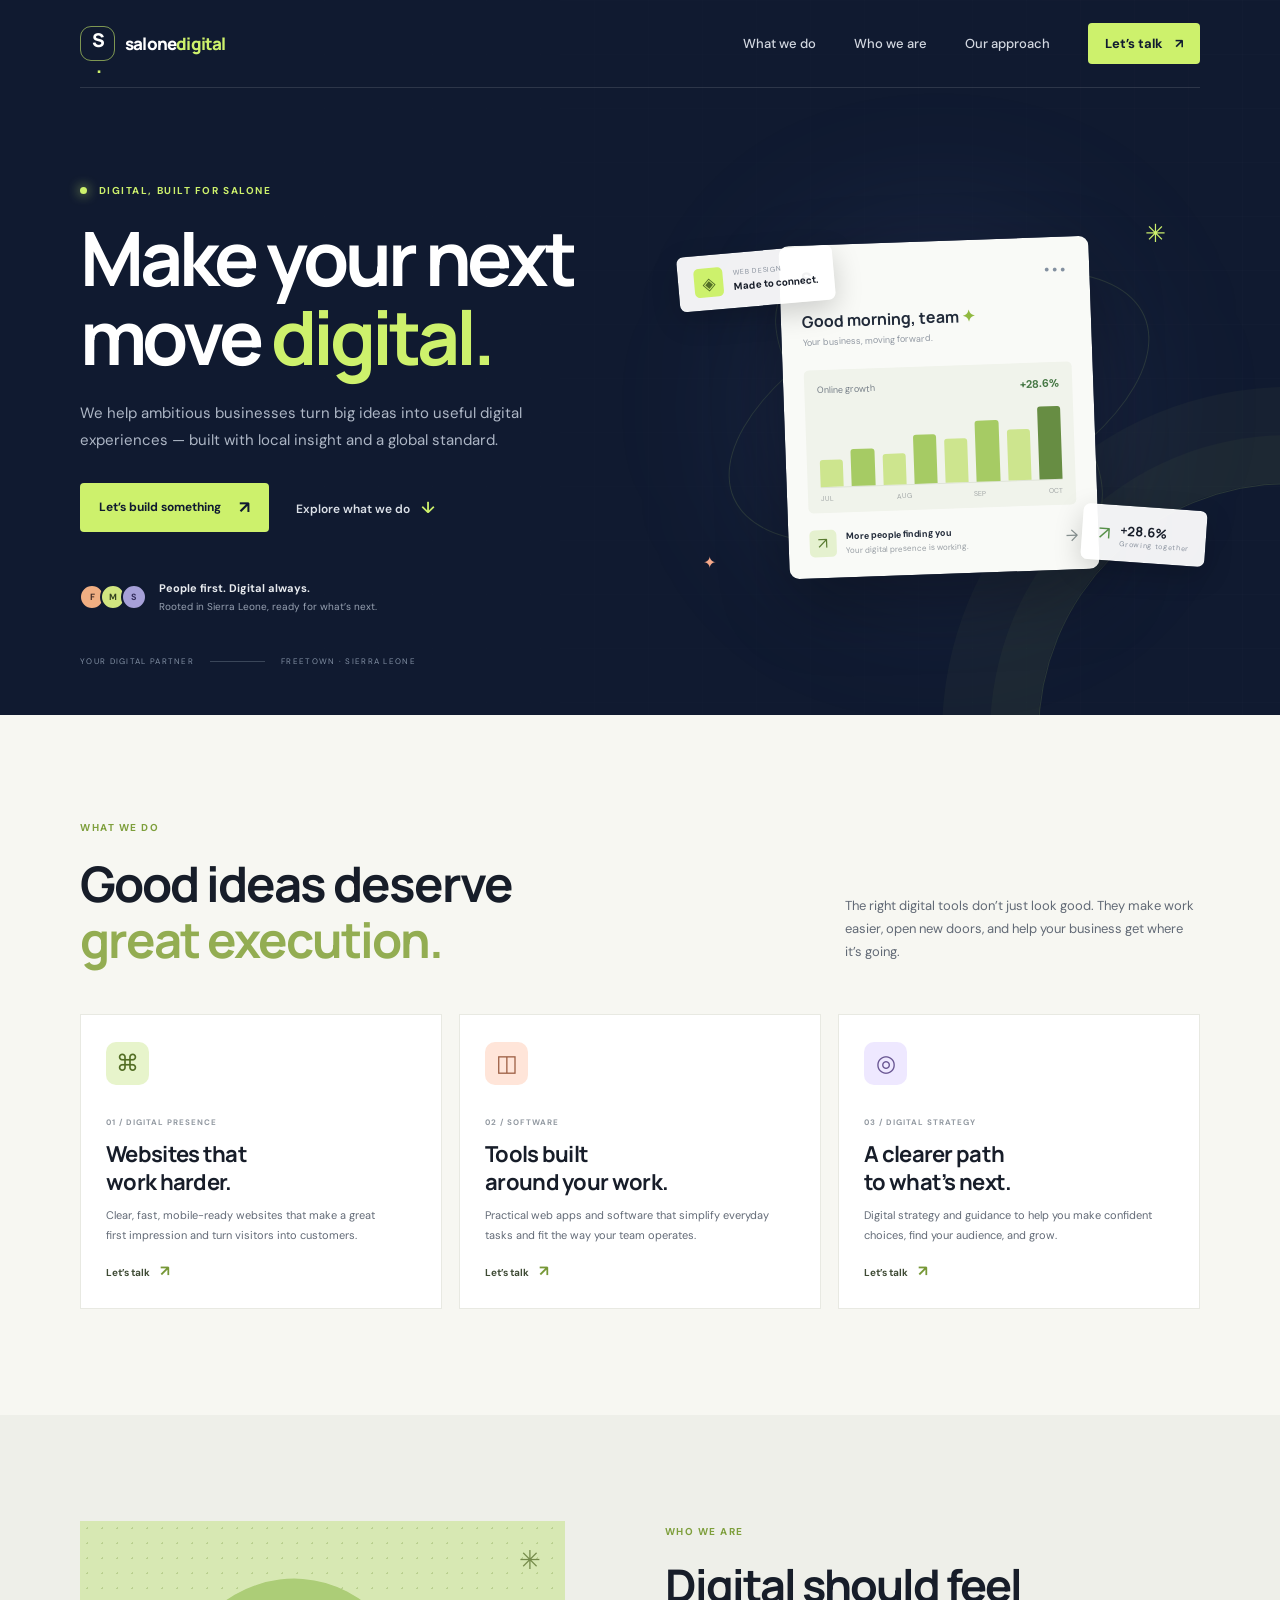
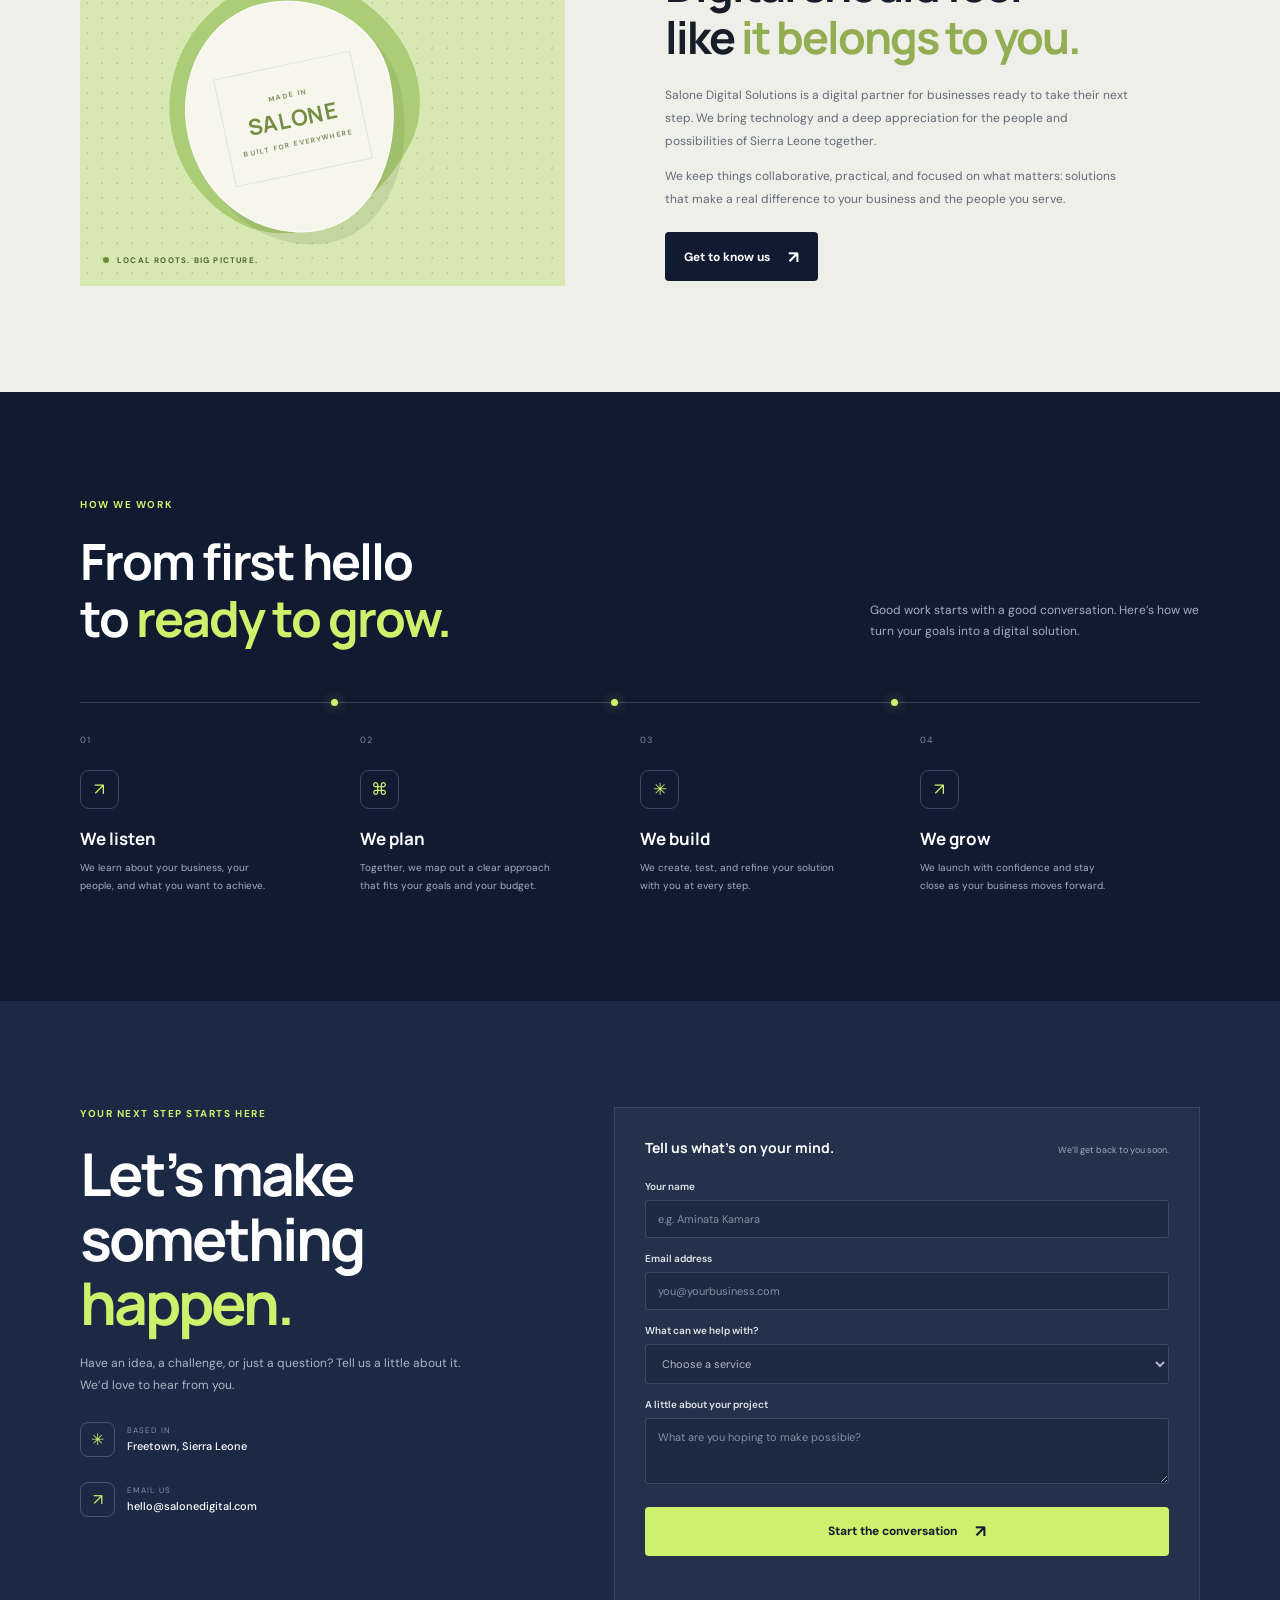
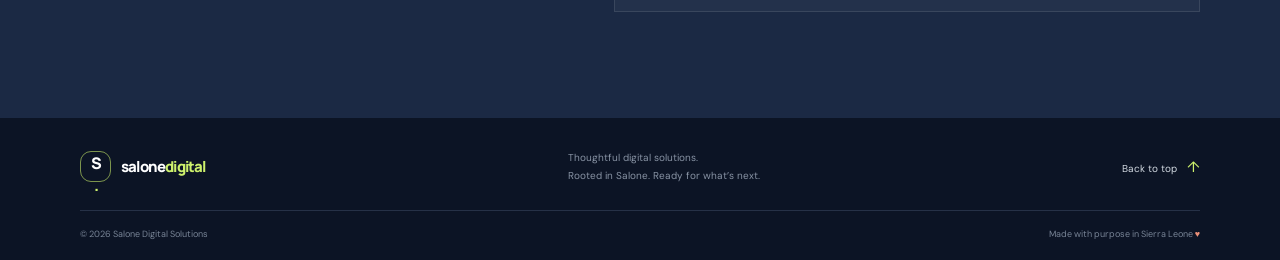
==== index.html @ f84b0b1e "Build Salone Digital Solutions website Co-authored-by: Copilot <223556219+Copilot@users.noreply.gith" ====
<!doctype html>
<html lang="en">
  <head>
    <meta charset="UTF-8" />
    <meta name="viewport" content="width=device-width, initial-scale=1" />
    <meta
      name="description"
      content="Salone Digital Solutions helps ambitious businesses in Sierra Leone grow with thoughtful websites, software, and digital strategy."
    />
    <meta name="theme-color" content="#101a30" />
    <title>Salone Digital Solutions — Make your next move digital</title>
    <link rel="preconnect" href="https://fonts.googleapis.com" />
    <link rel="preconnect" href="https://fonts.gstatic.com" crossorigin />
    <link
      href="https://fonts.googleapis.com/css2?family=DM+Sans:wght@400;500;600;700&family=Manrope:wght@400;500;600;700;800&display=swap"
      rel="stylesheet"
    />
    <link rel="stylesheet" href="styles.css" />
    <script src="script.js" defer></script>
  </head>
  <body>
    <header class="site-header" id="top">
      <nav class="nav container" aria-label="Main navigation">
        <a class="brand" href="#top" aria-label="Salone Digital Solutions home">
          <span class="brand-mark" aria-hidden="true">S<span>.</span></span>
          <span class="brand-name">salone<span>digital</span></span>
        </a>
        <button class="menu-toggle" type="button" aria-expanded="false" aria-controls="nav-links" aria-label="Open menu">
          <span></span><span></span>
        </button>
        <div class="nav-links" id="nav-links">
          <a href="#services">What we do</a>
          <a href="#about">Who we are</a>
          <a href="#work">Our approach</a>
          <a class="nav-cta" href="#contact">Let’s talk <span aria-hidden="true">↗</span></a>
        </div>
      </nav>
    </header>

    <main>
      <section class="hero">
        <div class="hero-grid container">
          <div class="hero-copy">
            <p class="eyebrow"><span class="eyebrow-dot"></span> DIGITAL, BUILT FOR SALONE</p>
            <h1>Make your next move <span>digital.</span></h1>
            <p class="hero-description">
              We help ambitious businesses turn big ideas into useful digital experiences — built with local insight and a global standard.
            </p>
            <div class="hero-actions">
              <a class="button button-lime" href="#contact">Let’s build something <span aria-hidden="true">↗</span></a>
              <a class="text-link" href="#services">Explore what we do <span aria-hidden="true">↓</span></a>
            </div>
            <div class="hero-note">
              <div class="avatar-stack" aria-hidden="true"><span>F</span><span>M</span><span>S</span></div>
              <p><strong>People first. Digital always.</strong><br />Rooted in Sierra Leone, ready for what’s next.</p>
            </div>
          </div>
          <div class="hero-art" aria-label="Illustration of connected digital services">
            <div class="orbit orbit-one"></div>
            <div class="orbit orbit-two"></div>
            <div class="hero-glow"></div>
            <div class="dashboard-card">
              <div class="dash-top"><span class="dash-logo">S<span>.</span></span><span class="dash-menu">•••</span></div>
              <div class="dash-welcome">Good morning, team <span>✦</span></div>
              <div class="dash-sub">Your business, moving forward.</div>
              <div class="dash-chart">
                <div class="chart-label"><span>Online growth</span><strong>+28.6%</strong></div>
                <div class="chart-bars" aria-hidden="true">
                  <i style="--h:35%"></i><i style="--h:48%"></i><i style="--h:40%"></i><i style="--h:63%"></i><i style="--h:56%"></i><i style="--h:78%"></i><i style="--h:66%"></i><i style="--h:94%"></i>
                </div>
                <div class="chart-months"><span>JUL</span><span>AUG</span><span>SEP</span><span>OCT</span></div>
              </div>
              <div class="dash-bottom"><span class="dash-icon">↗</span><span><strong>More people finding you</strong><small>Your digital presence is working.</small></span><span class="dash-arrow">→</span></div>
            </div>
            <div class="float-card float-web"><span class="float-icon">◈</span><span><small>WEB DESIGN</small><strong>Made to connect.</strong></span></div>
            <div class="float-card float-growth"><span class="growth-icon">↗</span><span><strong>+28.6%</strong><small>Growing together</small></span></div>
            <div class="hero-sparkle sparkle-one">✳</div>
            <div class="hero-sparkle sparkle-two">✦</div>
          </div>
        </div>
        <div class="hero-bottom container">
          <span>YOUR DIGITAL PARTNER</span>
          <div class="hero-bottom-line"></div>
          <span>FREETOWN · SIERRA LEONE</span>
        </div>
      </section>

      <section class="services section-pad" id="services">
        <div class="container">
          <div class="section-heading">
            <div><p class="eyebrow eyebrow-dark">WHAT WE DO</p><h2>Good ideas deserve<br /><span>great execution.</span></h2></div>
            <p class="section-intro">The right digital tools don’t just look good. They make work easier, open new doors, and help your business get where it’s going.</p>
          </div>
          <div class="service-grid">
            <article class="service-card">
              <div class="service-icon icon-lime">⌘</div><span class="service-number">01 / DIGITAL PRESENCE</span>
              <h3>Websites that<br />work harder.</h3><p>Clear, fast, mobile-ready websites that make a great first impression and turn visitors into customers.</p>
              <a href="#contact" class="card-link" aria-label="Ask us about websites">Let’s talk <span>↗</span></a>
            </article>
            <article class="service-card">
              <div class="service-icon icon-peach">◫</div><span class="service-number">02 / SOFTWARE</span>
              <h3>Tools built<br />around your work.</h3><p>Practical web apps and software that simplify everyday tasks and fit the way your team operates.</p>
              <a href="#contact" class="card-link" aria-label="Ask us about software">Let’s talk <span>↗</span></a>
            </article>
            <article class="service-card">
              <div class="service-icon icon-lilac">◎</div><span class="service-number">03 / DIGITAL STRATEGY</span>
              <h3>A clearer path<br />to what’s next.</h3><p>Digital strategy and guidance to help you make confident choices, find your audience, and grow.</p>
              <a href="#contact" class="card-link" aria-label="Ask us about digital strategy">Let’s talk <span>↗</span></a>
            </article>
          </div>
        </div>
      </section>

      <section class="about section-pad" id="about">
        <div class="container about-grid">
          <div class="about-visual">
            <div class="about-stamp"><span>MADE IN</span><strong>SALONE</strong><span>BUILT FOR EVERYWHERE</span></div>
            <div class="about-shape shape-back"></div><div class="about-shape shape-front"></div>
            <div class="about-caption"><span class="caption-dot"></span> LOCAL ROOTS. BIG PICTURE.</div>
            <span class="about-sun">✳</span>
          </div>
          <div class="about-copy">
            <p class="eyebrow eyebrow-dark">WHO WE ARE</p>
            <h2>Digital should feel<br />like <span>it belongs to you.</span></h2>
            <p>Salone Digital Solutions is a digital partner for businesses ready to take their next step. We bring technology and a deep appreciation for the people and possibilities of Sierra Leone together.</p>
            <p>We keep things collaborative, practical, and focused on what matters: solutions that make a real difference to your business and the people you serve.</p>
            <a class="button button-dark" href="#contact">Get to know us <span aria-hidden="true">↗</span></a>
          </div>
        </div>
      </section>

      <section class="approach section-pad" id="work">
        <div class="container">
          <div class="approach-heading"><div><p class="eyebrow">HOW WE WORK</p><h2>From first hello<br />to <span>ready to grow.</span></h2></div><p>Good work starts with a good conversation. Here’s how we turn your goals into a digital solution.</p></div>
          <div class="steps">
            <article class="step"><span class="step-num">01</span><span class="step-icon">↗</span><h3>We listen</h3><p>We learn about your business, your people, and what you want to achieve.</p></article>
            <article class="step"><span class="step-num">02</span><span class="step-icon">⌘</span><h3>We plan</h3><p>Together, we map out a clear approach that fits your goals and your budget.</p></article>
            <article class="step"><span class="step-num">03</span><span class="step-icon">✳</span><h3>We build</h3><p>We create, test, and refine your solution with you at every step.</p></article>
            <article class="step"><span class="step-num">04</span><span class="step-icon">↗</span><h3>We grow</h3><p>We launch with confidence and stay close as your business moves forward.</p></article>
          </div>
        </div>
      </section>

      <section class="contact section-pad" id="contact">
        <div class="container contact-grid">
          <div class="contact-copy">
            <p class="eyebrow">YOUR NEXT STEP STARTS HERE</p>
            <h2>Let’s make<br />something <span>happen.</span></h2>
            <p>Have an idea, a challenge, or just a question? Tell us a little about it. We’d love to hear from you.</p>
            <div class="contact-detail"><span class="contact-detail-icon">✳</span><span><small>BASED IN</small><strong>Freetown, Sierra Leone</strong></span></div>
            <div class="contact-detail"><span class="contact-detail-icon">↗</span><span><small>EMAIL US</small><a href="mailto:hello@salonedigital.com"><strong>hello@salonedigital.com</strong></a></span></div>
          </div>
          <form class="contact-form" id="contact-form">
            <div class="form-heading"><strong>Tell us what’s on your mind.</strong><span>We’ll get back to you soon.</span></div>
            <label for="name">Your name</label><input id="name" name="name" type="text" placeholder="e.g. Aminata Kamara" autocomplete="name" required />
            <label for="email">Email address</label><input id="email" name="email" type="email" placeholder="you@yourbusiness.com" autocomplete="email" required />
            <label for="service">What can we help with?</label>
            <select id="service" name="service" required>
              <option value="" disabled selected>Choose a service</option>
              <option>Website design &amp; development</option><option>Custom software</option><option>Digital strategy</option><option>Something else</option>
            </select>
            <label for="message">A little about your project</label><textarea id="message" name="message" rows="3" placeholder="What are you hoping to make possible?" required></textarea>
            <button class="button button-lime form-submit" type="submit">Start the conversation <span aria-hidden="true">↗</span></button>
            <p class="form-status" id="form-status" role="status" aria-live="polite"></p>
          </form>
        </div>
      </section>
    </main>

    <footer class="footer">
      <div class="container footer-main">
        <a class="brand footer-brand" href="#top"><span class="brand-mark">S<span>.</span></span><span class="brand-name">salone<span>digital</span></span></a>
        <p>Thoughtful digital solutions.<br />Rooted in Salone. Ready for what’s next.</p>
        <a class="footer-top" href="#top">Back to top <span>↑</span></a>
      </div>
      <div class="container footer-bottom"><span>© <span id="year"></span> Salone Digital Solutions</span><span>Made with purpose in Sierra Leone <span class="footer-heart">♥</span></span></div>
    </footer>
  </body>
</html>
---- styles.css ----
:root {
  color-scheme: light;
  --navy: #101a30;
  --navy-soft: #17233c;
  --lime: #cdf16c;
  --cream: #f7f7f2;
  --muted: #a7afbe;
  --ink: #171d29;
  --body: #626a76;
}

* { box-sizing: border-box; }
html { scroll-behavior: smooth; scroll-padding-top: 85px; }
body { margin: 0; font-family: "DM Sans", sans-serif; color: var(--ink); background: var(--cream); -webkit-font-smoothing: antialiased; }
a { color: inherit; text-decoration: none; }
button, input, select, textarea { font: inherit; }
.container { width: min(1120px, calc(100% - 48px)); margin-inline: auto; }

.site-header { position: absolute; inset: 0 0 auto; z-index: 5; color: white; }
.nav { height: 88px; display: flex; align-items: center; justify-content: space-between; border-bottom: 1px solid rgb(255 255 255 / 12%); }
.brand { display: inline-flex; align-items: center; gap: 10px; }
.brand-mark { display: grid; place-items: center; width: 35px; height: 35px; border: 1px solid rgb(205 241 108 / 58%); border-radius: 11px; font-family: Manrope, sans-serif; font-size: 19px; font-weight: 800; letter-spacing: -2px; }
.brand-mark > span, .dash-logo > span { color: var(--lime); }
.brand-name { font-family: Manrope, sans-serif; font-size: 17px; font-weight: 800; letter-spacing: -.8px; }
.brand-name > span { color: var(--lime); }
.nav-links { display: flex; align-items: center; gap: 38px; font-size: 13px; font-weight: 500; color: #d3d8e1; }
.nav-links > a:not(.nav-cta):hover { color: var(--lime); }
.nav-cta { color: var(--navy); background: var(--lime); border-radius: 4px; padding: 12px 17px; font-weight: 700; }
.nav-cta span { padding-left: 9px; }
.menu-toggle { display: none; }

.hero { position: relative; overflow: hidden; min-height: 715px; padding: 162px 0 25px; color: white; background: var(--navy); }
.hero::before { position: absolute; inset: 0; content: ""; opacity: .3; background-image: linear-gradient(rgb(255 255 255 / 3%) 1px, transparent 1px), linear-gradient(90deg, rgb(255 255 255 / 3%) 1px, transparent 1px); background-size: 54px 54px; mask-image: linear-gradient(to right, transparent, black); }
.hero::after { position: absolute; width: 500px; height: 500px; right: -260px; bottom: -270px; content: ""; border: 1px solid rgb(205 241 108 / 14%); border-radius: 50%; box-shadow: 0 0 0 48px rgb(205 241 108 / 3%), 0 0 0 96px rgb(205 241 108 / 3%); }
.hero-grid { position: relative; z-index: 1; display: grid; grid-template-columns: 1.03fr .97fr; align-items: center; gap: 44px; min-height: 490px; }
.hero-copy { padding: 12px 0 27px; }
.eyebrow { margin: 0 0 22px; color: var(--lime); font-size: 10px; font-weight: 700; letter-spacing: 1.55px; }
.eyebrow-dot { display: inline-block; width: 7px; height: 7px; margin-right: 8px; background: var(--lime); border-radius: 50%; box-shadow: 0 0 12px var(--lime); }
h1, h2, h3, p { margin-top: 0; }
h1, h2, h3 { font-family: Manrope, sans-serif; }
.hero h1 { max-width: 610px; margin-bottom: 23px; font-size: clamp(48px, 6.1vw, 75px); line-height: 1.05; letter-spacing: -4px; font-weight: 700; }
.hero h1 span, .approach h2 span, .contact h2 span { color: var(--lime); }
.hero-description { max-width: 445px; margin-bottom: 29px; color: #adb6c5; font-size: 15px; line-height: 1.8; }
.hero-actions { display: flex; align-items: center; gap: 27px; }
.button { display: inline-flex; align-items: center; justify-content: center; gap: 18px; min-height: 49px; padding: 0 19px; border: 0; border-radius: 4px; font-size: 12px; font-weight: 700; cursor: pointer; transition: transform .2s, background .2s; }
.button:hover { transform: translateY(-2px); }
.button-lime { color: var(--navy); background: var(--lime); }
.button-lime:hover { background: #d8f78c; }
.button span { font-size: 17px; }
.text-link { color: #dce1e8; font-size: 12px; font-weight: 600; }
.text-link span { padding-left: 8px; color: var(--lime); font-size: 16px; }
.hero-note { display: flex; align-items: center; gap: 12px; margin-top: 47px; }
.hero-note p { margin: 0; color: #97a1b1; font-size: 10px; line-height: 1.7; }
.hero-note strong { color: #e8ebef; font-size: 11px; }
.avatar-stack { display: flex; padding-left: 4px; }
.avatar-stack span { display: grid; place-items: center; width: 26px; height: 26px; margin-left: -5px; border: 2px solid var(--navy); border-radius: 50%; background: #f0ae82; color: #412c25; font-size: 9px; font-weight: 700; }
.avatar-stack span:nth-child(2) { background: #d1e580; color: #344020; }
.avatar-stack span:nth-child(3) { background: #a6a0d8; color: #332c5b; }
.hero-art { position: relative; display: grid; place-items: center; min-height: 450px; }
.hero-glow { position: absolute; width: 330px; height: 330px; background: rgb(113 145 236 / 15%); filter: blur(80px); border-radius: 50%; }
.orbit { position: absolute; border: 1px solid rgb(205 241 108 / 13%); border-radius: 50%; transform: rotate(-24deg); }
.orbit-one { width: 450px; height: 220px; }
.orbit-two { width: 390px; height: 185px; transform: rotate(38deg); }
.dashboard-card { position: relative; z-index: 1; width: 310px; padding: 20px; border: 1px solid rgb(255 255 255 / 12%); border-radius: 10px; background: #f9faf7; color: #222b3a; box-shadow: 0 26px 70px rgb(0 0 0 / 32%); transform: rotate(-2deg); }
.dash-top { display: flex; justify-content: space-between; align-items: center; margin-bottom: 21px; }
.dash-logo { font-family: Manrope, sans-serif; font-weight: 800; font-size: 17px; }
.dash-menu { color: #8390a0; letter-spacing: 2px; }
.dash-welcome { font-family: Manrope, sans-serif; font-size: 16px; font-weight: 700; }
.dash-welcome > span { color: #90b940; }
.dash-sub { margin-top: 4px; color: #9198a2; font-size: 9px; }
.dash-chart { margin-top: 22px; padding: 14px 13px 10px; background: #f0f3eb; border-radius: 5px; }
.chart-label { display: flex; justify-content: space-between; color: #757e87; font-size: 9px; }
.chart-label strong { color: #457744; font-size: 11px; }
.chart-bars { display: flex; height: 90px; align-items: end; gap: 8px; padding-top: 11px; border-bottom: 1px solid #dfe4d8; }
.chart-bars i { flex: 1; height: var(--h); border-radius: 3px 3px 0 0; background: #cde58e; }
.chart-bars i:nth-child(2n) { background: #a6cb64; }
.chart-bars i:last-child { background: #678d43; }
.chart-months { display: flex; justify-content: space-between; margin-top: 6px; color: #a3a8a8; font-size: 7px; }
.dash-bottom { display: flex; align-items: center; gap: 9px; margin-top: 17px; }
.dash-icon { display: grid; place-items: center; width: 27px; height: 27px; border-radius: 5px; color: #597b30; background: #e5f1cf; }
.dash-bottom strong, .dash-bottom small { display: block; }
.dash-bottom strong { font-size: 9px; }
.dash-bottom small { margin-top: 3px; color: #979da3; font-size: 8px; }
.dash-arrow { margin-left: auto; color: #899393; }
.float-card { position: absolute; z-index: 2; display: flex; align-items: center; gap: 10px; padding: 12px 15px; border: 1px solid rgb(255 255 255 / 30%); border-radius: 7px; background: rgb(255 255 255 / 94%); color: var(--ink); box-shadow: 0 9px 28px rgb(0 0 0 / 18%); }
.float-card small, .float-card strong { display: block; }
.float-card small { color: #89919d; font-size: 7px; letter-spacing: .7px; }
.float-card strong { margin-top: 3px; font-size: 10px; }
.float-icon { display: grid; place-items: center; width: 29px; height: 29px; border-radius: 5px; color: #536f27; background: var(--lime); font-size: 17px; }
.float-web { top: 69px; left: 0; transform: rotate(-5deg); }
.float-growth { right: -6px; bottom: 69px; transform: rotate(4deg); }
.growth-icon { color: #579049; font-size: 19px; }
.float-growth strong { font-family: Manrope, sans-serif; font-size: 13px; }
.hero-sparkle { position: absolute; color: var(--lime); }
.sparkle-one { top: 35px; right: 34px; font-size: 25px; }
.sparkle-two { left: 25px; bottom: 59px; color: #f6a98a; font-size: 16px; }
.hero-bottom { position: relative; z-index: 1; display: flex; align-items: center; gap: 16px; margin-top: 4px; color: #8290a4; font-size: 8px; letter-spacing: 1.3px; }
.hero-bottom-line { width: 55px; height: 1px; background: #3a4659; }

.section-pad { padding: 106px 0; }
.services { background: var(--cream); }
.section-heading { display: flex; justify-content: space-between; align-items: end; gap: 50px; margin-bottom: 45px; }
.eyebrow-dark { color: #7e9f3c; }
.section-heading h2, .about-copy h2, .approach h2 { margin: 0; font-size: clamp(36px, 4vw, 49px); line-height: 1.15; letter-spacing: -2px; }
.section-heading h2 span, .about-copy h2 span { color: #93ad52; }
.section-intro { max-width: 355px; margin: 0 0 5px; color: var(--body); font-size: 13px; line-height: 1.8; }
.service-grid { display: grid; grid-template-columns: repeat(3, 1fr); gap: 17px; }
.service-card { position: relative; min-height: 295px; padding: 27px 25px 24px; border: 1px solid #e8e9e2; background: #fff; transition: transform .2s, box-shadow .2s; }
.service-card:hover { transform: translateY(-5px); box-shadow: 0 18px 34px rgb(26 37 52 / 8%); }
.service-icon { display: grid; place-items: center; width: 43px; height: 43px; margin-bottom: 24px; border-radius: 10px; font-size: 23px; }
.icon-lime { color: #536e24; background: #e7f4cb; }
.icon-peach { color: #9c5d42; background: #ffe5d9; }
.icon-lilac { color: #695693; background: #eee8ff; }
.service-number { color: #9299a1; font-size: 8px; font-weight: 700; letter-spacing: 1px; }
.service-card h3 { margin: 10px 0; font-size: 22px; line-height: 1.28; letter-spacing: -.7px; }
.service-card p { max-width: 290px; color: var(--body); font-size: 11px; line-height: 1.8; }
.card-link { display: inline-block; margin-top: 4px; color: #3f4b35; font-size: 10px; font-weight: 700; }
.card-link span { margin-left: 8px; color: #779837; font-size: 15px; }

.about { background: #eeefe9; }
.about-grid { display: grid; grid-template-columns: .95fr 1.05fr; align-items: center; gap: 100px; }
.about-visual { position: relative; min-height: 365px; overflow: hidden; background: #d7e8b3; }
.about-visual::before { position: absolute; inset: 0; content: ""; opacity: .38; background-image: radial-gradient(#8aa958 1px, transparent 1px); background-size: 15px 15px; }
.about-shape { position: absolute; border-radius: 48% 52% 47% 53% / 49% 42% 58% 51%; }
.shape-back { width: 245px; height: 255px; top: 58px; left: 89px; background: #accd77; transform: rotate(28deg); }
.shape-front { width: 210px; height: 234px; top: 79px; left: 106px; border: 1px solid rgb(255 255 255 / 70%); background: #f7f6ec; transform: rotate(-12deg); box-shadow: 8px 14px 0 rgb(68 94 37 / 13%); }
.about-stamp { position: absolute; z-index: 1; top: 143px; left: 143px; display: flex; width: 140px; height: 110px; flex-direction: column; justify-content: center; align-items: center; border: 1px solid #dfe6d0; transform: rotate(-12deg); }
.about-stamp span { color: #819064; font-size: 7px; font-weight: 700; letter-spacing: 1.5px; }
.about-stamp strong { margin: 5px 0; color: #748e43; font-family: Manrope, sans-serif; font-size: 22px; letter-spacing: 1px; }
.about-caption { position: absolute; bottom: 21px; left: 23px; display: flex; align-items: center; gap: 8px; color: #526539; font-size: 8px; font-weight: 700; letter-spacing: 1.2px; }
.caption-dot { width: 6px; height: 6px; border-radius: 50%; background: #688d37; }
.about-sun { position: absolute; top: 22px; right: 24px; color: #758b4b; font-size: 26px; }
.about-copy h2 { margin-bottom: 21px; font-size: clamp(34px, 3.6vw, 45px); }
.about-copy > p:not(.eyebrow) { max-width: 470px; color: var(--body); font-size: 12px; line-height: 1.9; }
.button-dark { margin-top: 10px; color: white; background: var(--navy); }
.button-dark:hover { background: #263757; }

.approach { color: white; background: var(--navy); }
.approach-heading { display: flex; align-items: end; justify-content: space-between; gap: 40px; margin-bottom: 54px; }
.approach h2 { font-size: clamp(38px, 4vw, 50px); }
.approach-heading > p { max-width: 330px; margin: 0 0 5px; color: #a7b0bf; font-size: 12px; line-height: 1.8; }
.steps { display: grid; grid-template-columns: repeat(4, 1fr); border-top: 1px solid #354057; }
.step { position: relative; padding: 24px 21px 0 0; }
.step:not(:last-child)::after { position: absolute; top: -4px; right: 22px; width: 7px; height: 7px; content: ""; border-radius: 50%; background: var(--lime); box-shadow: 0 0 12px rgb(205 241 108 / 55%); }
.step-num { color: #7e8a9e; font-size: 9px; letter-spacing: 1px; }
.step-icon { display: grid; place-items: center; width: 39px; height: 39px; margin: 22px 0 18px; border: 1px solid #3b485f; border-radius: 9px; color: var(--lime); font-size: 17px; }
.step h3 { margin-bottom: 9px; font-size: 17px; }
.step p { max-width: 200px; margin-bottom: 0; color: #a7b0bf; font-size: 10px; line-height: 1.8; }

.contact { background: #1b2944; color: white; }
.contact-grid { display: grid; grid-template-columns: .85fr 1.15fr; align-items: start; gap: 100px; }
.contact h2 { margin-bottom: 17px; font-size: clamp(42px, 5vw, 59px); line-height: 1.1; letter-spacing: -3px; }
.contact-copy > p:not(.eyebrow) { max-width: 380px; color: #adb6c5; font-size: 12px; line-height: 1.8; }
.contact-detail { display: flex; align-items: center; gap: 12px; margin-top: 25px; }
.contact-detail-icon { display: grid; place-items: center; width: 35px; height: 35px; border: 1px solid #48546a; border-radius: 8px; color: var(--lime); }
.contact-detail small, .contact-detail strong { display: block; }
.contact-detail small { margin-bottom: 4px; color: #8490a2; font-size: 8px; letter-spacing: 1.1px; }
.contact-detail strong { font-size: 11px; font-weight: 500; }
.contact-form { padding: 30px; border: 1px solid rgb(255 255 255 / 10%); background: #23314b; }
.form-heading { display: flex; justify-content: space-between; align-items: baseline; gap: 12px; margin-bottom: 23px; }
.form-heading strong { font-family: Manrope, sans-serif; font-size: 14px; }
.form-heading span { color: #9ea9b8; font-size: 9px; }
.contact-form label { display: block; margin: 14px 0 7px; color: #e0e4e9; font-size: 10px; font-weight: 600; }
.contact-form input, .contact-form select, .contact-form textarea { width: 100%; padding: 11px 12px; border: 1px solid #3b4962; border-radius: 3px; outline: none; background: #1c2941; color: white; font-size: 11px; }
.contact-form input:focus, .contact-form select:focus, .contact-form textarea:focus { border-color: var(--lime); box-shadow: 0 0 0 2px rgb(205 241 108 / 12%); }
.contact-form input::placeholder, .contact-form textarea::placeholder { color: #8490a1; }
.contact-form select { color: #aeb8c6; }
.contact-form select:valid { color: white; }
.contact-form textarea { resize: vertical; }
.form-submit { width: 100%; margin-top: 18px; }
.form-status { min-height: 15px; margin: 10px 0 0; color: var(--lime); font-size: 10px; line-height: 1.6; }

.footer { padding: 31px 0 20px; color: white; background: #0c1425; }
.footer-main { display: flex; align-items: center; justify-content: space-between; padding-bottom: 25px; }
.footer-brand .brand-mark { width: 31px; height: 31px; font-size: 16px; }
.footer-brand .brand-name { font-size: 15px; }
.footer-main > p { margin: 0; color: #8893a4; font-size: 10px; line-height: 1.8; }
.footer-top { color: #d3dae2; font-size: 10px; }
.footer-top span { margin-left: 7px; color: var(--lime); font-size: 15px; }
.footer-bottom { display: flex; justify-content: space-between; padding-top: 17px; border-top: 1px solid #263147; color: #788496; font-size: 9px; }
.footer-heart { color: #eb9079; }

@media (max-width: 850px) {
  .nav-links { gap: 22px; }
  .hero-grid { gap: 15px; }
  .hero h1 { font-size: 59px; }
  .about-grid { gap: 48px; }
  .contact-grid { gap: 48px; }
}
@media (max-width: 680px) {
  html { scroll-padding-top: 70px; }
  .container { width: min(100% - 36px, 480px); }
  .nav { height: 72px; }
  .menu-toggle { display: flex; width: 40px; height: 40px; flex-direction: column; justify-content: center; align-items: center; gap: 6px; border: 1px solid rgb(255 255 255 / 20%); border-radius: 5px; background: transparent; cursor: pointer; }
  .menu-toggle span { width: 16px; height: 1px; background: white; transition: transform .2s; }
  .menu-toggle[aria-expanded="true"] span:first-child { transform: translateY(3.5px) rotate(45deg); }
  .menu-toggle[aria-expanded="true"] span:last-child { transform: translateY(-3.5px) rotate(-45deg); }
  .nav-links { position: absolute; top: 63px; left: 18px; right: 18px; display: none; align-items: stretch; gap: 0; padding: 10px 18px 17px; border: 1px solid rgb(255 255 255 / 12%); background: #17233c; box-shadow: 0 15px 30px rgb(0 0 0 / 20%); }
  .nav-links.is-open { display: flex; flex-direction: column; }
  .nav-links > a:not(.nav-cta) { padding: 13px 0; border-bottom: 1px solid rgb(255 255 255 / 8%); }
  .nav-cta { margin-top: 12px; text-align: center; }
  .hero { min-height: unset; padding: 125px 0 22px; }
  .hero-grid { grid-template-columns: 1fr; gap: 0; }
  .hero-copy { padding-bottom: 0; }
  .hero h1 { max-width: 480px; font-size: clamp(48px, 13vw, 69px); letter-spacing: -3px; }
  .hero-description { max-width: 390px; font-size: 13px; }
  .hero-note { margin-top: 29px; }
  .hero-art { min-height: 365px; margin-top: 6px; }
  .dashboard-card { width: min(300px, 80vw); }
  .float-web { top: 48px; left: 3px; }
  .float-growth { right: 0; bottom: 38px; }
  .orbit-one { width: 370px; height: 190px; }
  .orbit-two { width: 330px; height: 165px; }
  .sparkle-one { top: 21px; right: 15px; }
  .hero-bottom { margin-top: 4px; font-size: 7px; }
  .section-pad { padding: 74px 0; }
  .section-heading, .approach-heading { display: block; }
  .section-heading h2, .about-copy h2, .approach h2 { font-size: 39px; }
  .section-intro { margin-top: 17px; }
  .service-grid { grid-template-columns: 1fr; gap: 12px; }
  .service-card { min-height: unset; padding: 22px; }
  .service-icon { margin-bottom: 18px; }
  .service-card p { max-width: 390px; }
  .about-grid { grid-template-columns: 1fr; gap: 35px; }
  .about-visual { min-height: 315px; }
  .shape-back { left: calc(50% - 115px); width: 220px; height: 230px; }
  .shape-front { left: calc(50% - 97px); width: 190px; height: 210px; }
  .about-stamp { left: calc(50% - 62px); top: 119px; width: 125px; height: 96px; }
  .about-stamp strong { font-size: 20px; }
  .about-copy h2 { font-size: 37px; }
  .approach-heading > p { margin-top: 17px; }
  .steps { grid-template-columns: 1fr 1fr; row-gap: 30px; }
  .step:not(:last-child)::after { right: 12px; }
  .step p { max-width: 155px; }
  .contact-grid { grid-template-columns: 1fr; gap: 32px; }
  .contact h2 { font-size: 50px; }
  .contact-form { padding: 22px 18px; }
  .form-heading { display: block; }
  .form-heading span { display: block; margin-top: 6px; }
  .footer-main { align-items: start; gap: 15px; flex-wrap: wrap; }
  .footer-main > p { order: 3; width: 100%; }
  .footer-bottom { gap: 12px; font-size: 8px; }
}
@media (prefers-reduced-motion: reduce) {
  *, *::before, *::after { scroll-behavior: auto !important; transition-duration: .01ms !important; animation-duration: .01ms !important; animation-iteration-count: 1 !important; }
}
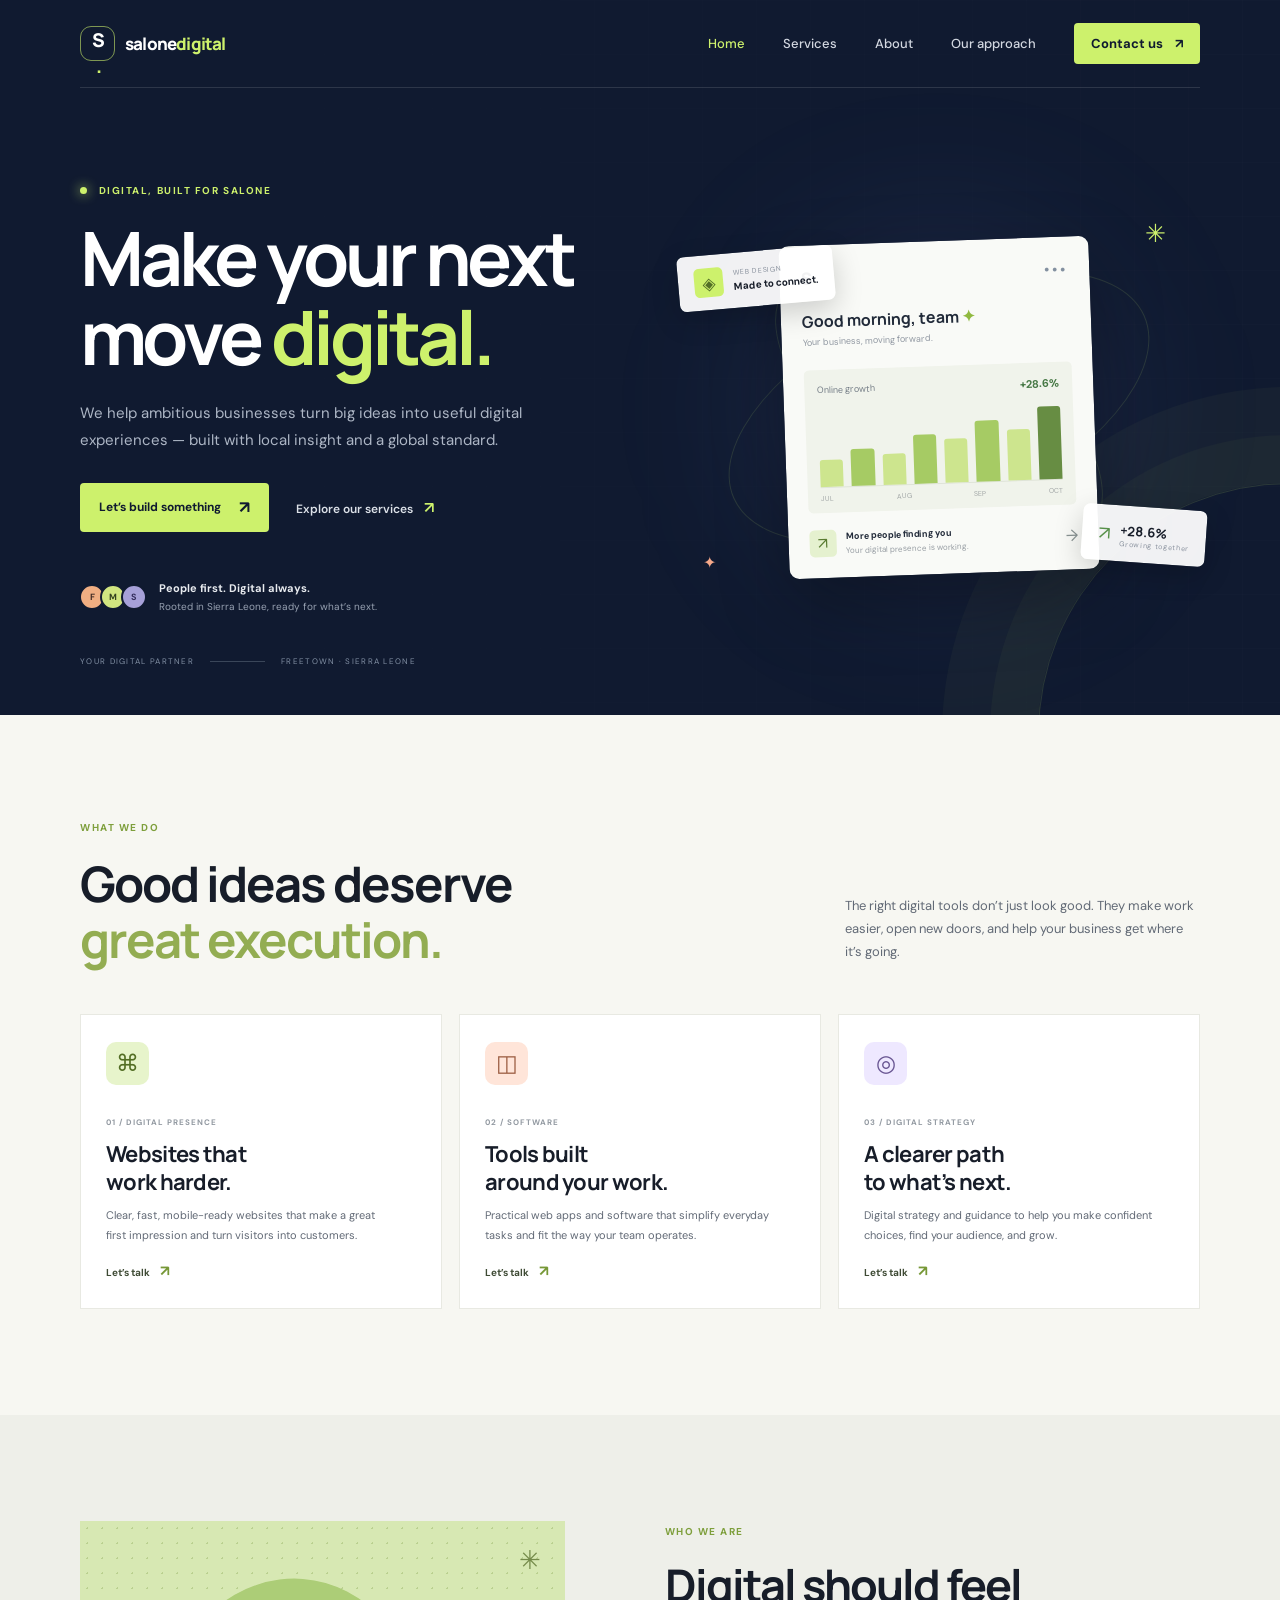
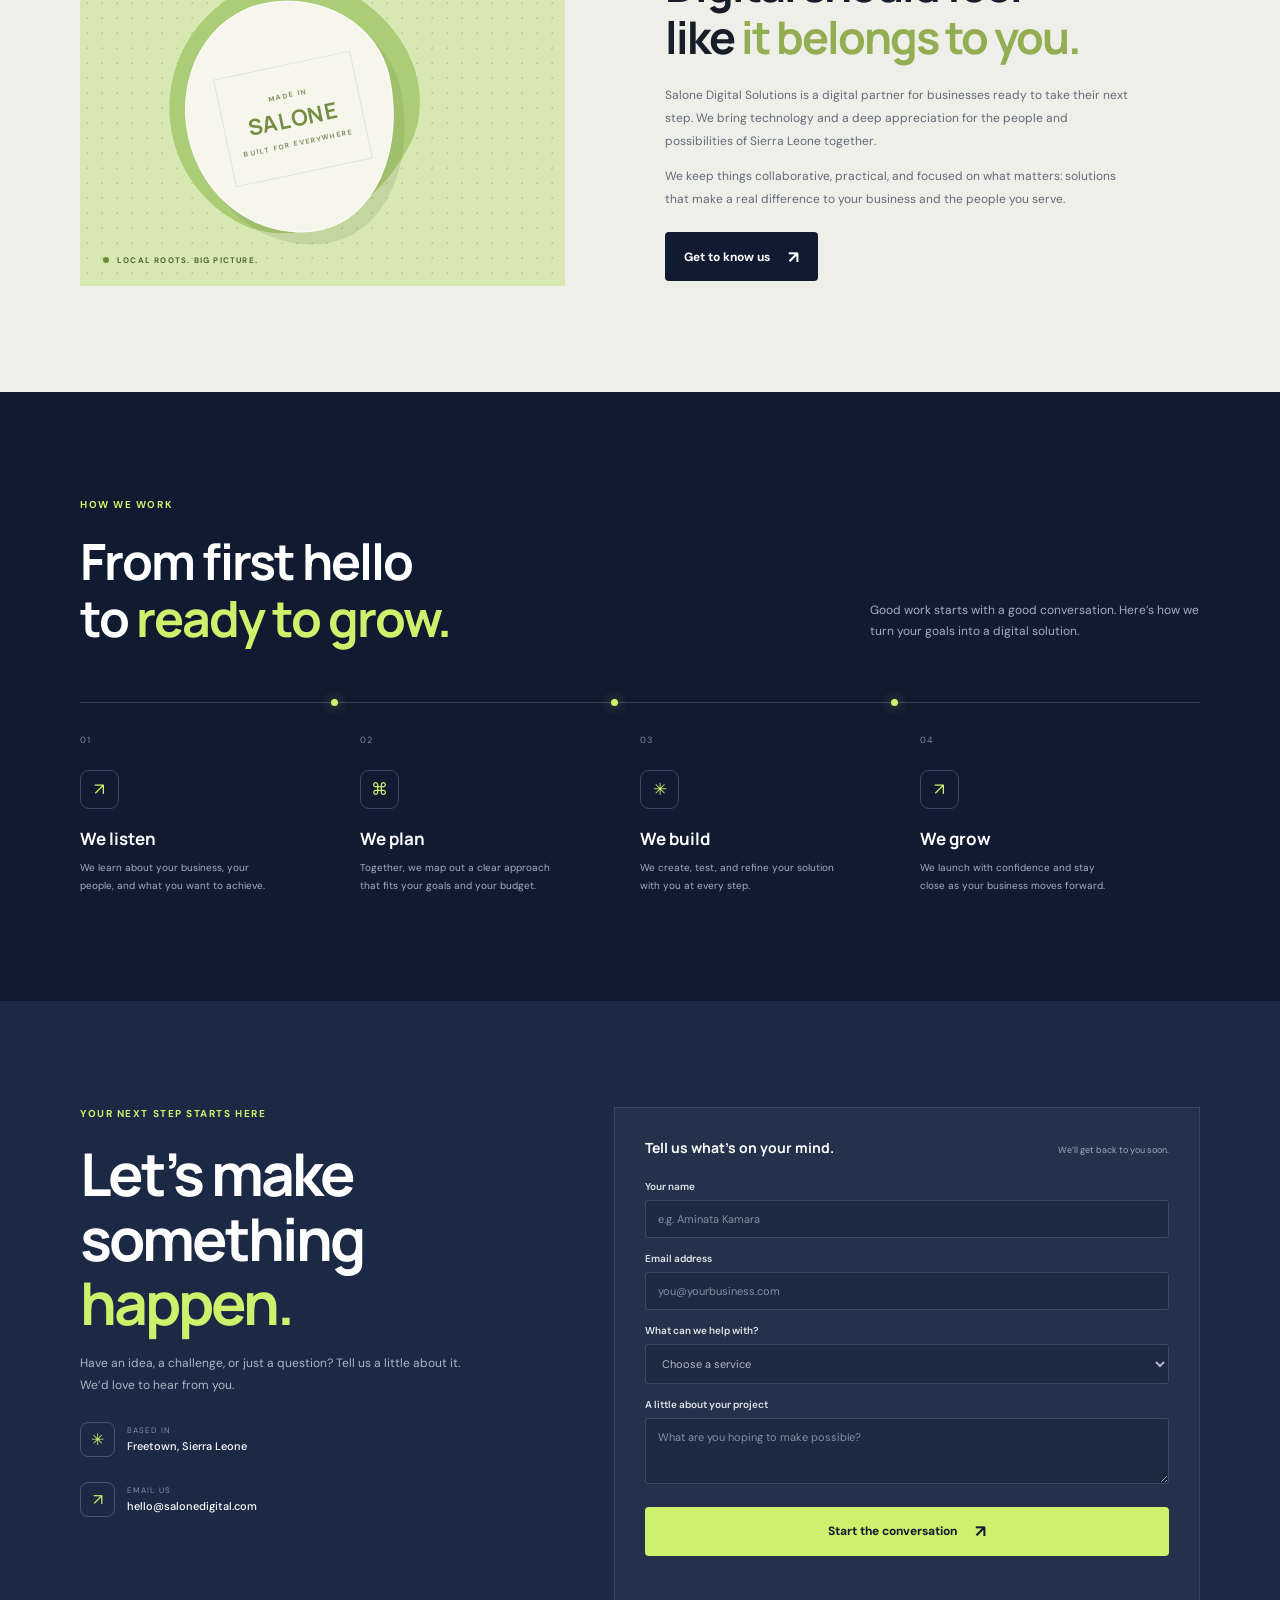
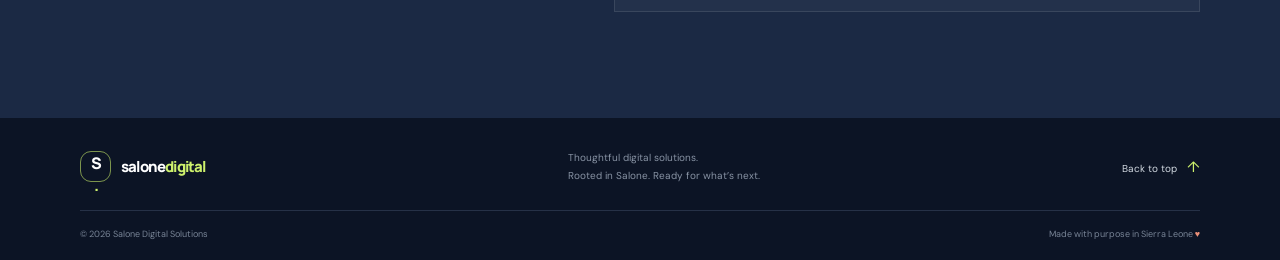
==== commit 5bcc4a87: "Add services and information pages Co-authored-by: Copilot <223556219+Copilot@users.noreply.github.c" ====
--- a/index.html
+++ b/index.html
@@ -21,7 +21,7 @@
   <body>
     <header class="site-header" id="top">
       <nav class="nav container" aria-label="Main navigation">
-        <a class="brand" href="#top" aria-label="Salone Digital Solutions home">
+        <a class="brand" href="index.html#top" aria-label="Salone Digital Solutions home">
           <span class="brand-mark" aria-hidden="true">S<span>.</span></span>
           <span class="brand-name">salone<span>digital</span></span>
         </a>
@@ -29,10 +29,11 @@
           <span></span><span></span>
         </button>
         <div class="nav-links" id="nav-links">
-          <a href="#services">What we do</a>
-          <a href="#about">Who we are</a>
+          <a href="index.html" aria-current="page">Home</a>
+          <a href="services.html">Services</a>
+          <a href="about.html">About</a>
           <a href="#work">Our approach</a>
-          <a class="nav-cta" href="#contact">Let’s talk <span aria-hidden="true">↗</span></a>
+          <a class="nav-cta" href="contact.html">Contact us <span aria-hidden="true">↗</span></a>
         </div>
       </nav>
     </header>
@@ -47,8 +48,8 @@
               We help ambitious businesses turn big ideas into useful digital experiences — built with local insight and a global standard.
             </p>
             <div class="hero-actions">
-              <a class="button button-lime" href="#contact">Let’s build something <span aria-hidden="true">↗</span></a>
-              <a class="text-link" href="#services">Explore what we do <span aria-hidden="true">↓</span></a>
+              <a class="button button-lime" href="contact.html">Let’s build something <span aria-hidden="true">↗</span></a>
+              <a class="text-link" href="services.html">Explore our services <span aria-hidden="true">↗</span></a>
             </div>
             <div class="hero-note">
               <div class="avatar-stack" aria-hidden="true"><span>F</span><span>M</span><span>S</span></div>
@@ -95,17 +96,17 @@
             <article class="service-card">
               <div class="service-icon icon-lime">⌘</div><span class="service-number">01 / DIGITAL PRESENCE</span>
               <h3>Websites that<br />work harder.</h3><p>Clear, fast, mobile-ready websites that make a great first impression and turn visitors into customers.</p>
-              <a href="#contact" class="card-link" aria-label="Ask us about websites">Let’s talk <span>↗</span></a>
+              <a href="contact.html" class="card-link" aria-label="Ask us about websites">Let’s talk <span>↗</span></a>
             </article>
             <article class="service-card">
               <div class="service-icon icon-peach">◫</div><span class="service-number">02 / SOFTWARE</span>
               <h3>Tools built<br />around your work.</h3><p>Practical web apps and software that simplify everyday tasks and fit the way your team operates.</p>
-              <a href="#contact" class="card-link" aria-label="Ask us about software">Let’s talk <span>↗</span></a>
+              <a href="contact.html" class="card-link" aria-label="Ask us about software">Let’s talk <span>↗</span></a>
             </article>
             <article class="service-card">
               <div class="service-icon icon-lilac">◎</div><span class="service-number">03 / DIGITAL STRATEGY</span>
               <h3>A clearer path<br />to what’s next.</h3><p>Digital strategy and guidance to help you make confident choices, find your audience, and grow.</p>
-              <a href="#contact" class="card-link" aria-label="Ask us about digital strategy">Let’s talk <span>↗</span></a>
+              <a href="contact.html" class="card-link" aria-label="Ask us about digital strategy">Let’s talk <span>↗</span></a>
             </article>
           </div>
         </div>
@@ -124,7 +125,7 @@
             <h2>Digital should feel<br />like <span>it belongs to you.</span></h2>
             <p>Salone Digital Solutions is a digital partner for businesses ready to take their next step. We bring technology and a deep appreciation for the people and possibilities of Sierra Leone together.</p>
             <p>We keep things collaborative, practical, and focused on what matters: solutions that make a real difference to your business and the people you serve.</p>
-            <a class="button button-dark" href="#contact">Get to know us <span aria-hidden="true">↗</span></a>
+            <a class="button button-dark" href="about.html">Get to know us <span aria-hidden="true">↗</span></a>
           </div>
         </div>
       </section>
@@ -169,9 +170,9 @@
 
     <footer class="footer">
       <div class="container footer-main">
-        <a class="brand footer-brand" href="#top"><span class="brand-mark">S<span>.</span></span><span class="brand-name">salone<span>digital</span></span></a>
+        <a class="brand footer-brand" href="index.html#top"><span class="brand-mark">S<span>.</span></span><span class="brand-name">salone<span>digital</span></span></a>
         <p>Thoughtful digital solutions.<br />Rooted in Salone. Ready for what’s next.</p>
-        <a class="footer-top" href="#top">Back to top <span>↑</span></a>
+        <a class="footer-top" href="index.html#top">Back to top <span>↑</span></a>
       </div>
       <div class="container footer-bottom"><span>© <span id="year"></span> Salone Digital Solutions</span><span>Made with purpose in Sierra Leone <span class="footer-heart">♥</span></span></div>
     </footer>
--- a/styles.css
+++ b/styles.css
@@ -25,6 +25,7 @@
 .brand-name > span { color: var(--lime); }
 .nav-links { display: flex; align-items: center; gap: 38px; font-size: 13px; font-weight: 500; color: #d3d8e1; }
 .nav-links > a:not(.nav-cta):hover { color: var(--lime); }
+.nav-links > a[aria-current="page"] { color: var(--lime); }
 .nav-cta { color: var(--navy); background: var(--lime); border-radius: 4px; padding: 12px 17px; font-weight: 700; }
 .nav-cta span { padding-left: 9px; }
 .menu-toggle { display: none; }
@@ -97,6 +98,31 @@
 .hero-bottom { position: relative; z-index: 1; display: flex; align-items: center; gap: 16px; margin-top: 4px; color: #8290a4; font-size: 8px; letter-spacing: 1.3px; }
 .hero-bottom-line { width: 55px; height: 1px; background: #3a4659; }
 
+.page-hero { position: relative; overflow: hidden; padding: 160px 0 78px; color: white; background: var(--navy); }
+.page-hero::before { position: absolute; inset: 0; content: ""; opacity: .3; background-image: linear-gradient(rgb(255 255 255 / 3%) 1px, transparent 1px), linear-gradient(90deg, rgb(255 255 255 / 3%) 1px, transparent 1px); background-size: 54px 54px; }
+.page-hero .container { position: relative; z-index: 1; }
+.page-hero h1 { max-width: 760px; margin: 0 0 20px; font-size: clamp(44px, 6vw, 68px); line-height: 1.08; letter-spacing: -3px; }
+.page-hero h1 span { color: var(--lime); }
+.page-hero-description { max-width: 620px; margin: 0; color: #adb6c5; font-size: 14px; line-height: 1.85; }
+.page-hero .eyebrow { margin-bottom: 20px; }
+.service-list { margin: 14px 0 0; padding: 0; list-style: none; color: var(--body); font-size: 10px; }
+.service-list li { padding: 8px 0; border-top: 1px solid #eceee8; }
+.service-list li::before { margin-right: 8px; color: #7e9f3c; content: "↗"; }
+.service-detail-card { min-height: 375px; }
+.page-cta { padding: 72px 0; background: #e9eedb; }
+.page-cta-inner { display: flex; align-items: center; justify-content: space-between; gap: 35px; }
+.page-cta h2 { margin: 0; font-size: clamp(30px, 4vw, 42px); line-height: 1.15; letter-spacing: -1.5px; }
+.page-cta p { max-width: 360px; margin: 0; color: var(--body); font-size: 12px; line-height: 1.8; }
+.value-section { background: var(--cream); }
+.value-grid { display: grid; grid-template-columns: repeat(3, 1fr); gap: 17px; margin-top: 38px; }
+.value-card { padding: 25px; border: 1px solid #e8e9e2; background: white; }
+.value-card span { color: #7e9f3c; font-size: 10px; font-weight: 700; letter-spacing: 1px; }
+.value-card h3 { margin: 21px 0 10px; font-size: 19px; }
+.value-card p { margin: 0; color: var(--body); font-size: 11px; line-height: 1.8; }
+.contact-page { min-height: calc(100vh - 125px); padding-top: 160px; }
+.contact-page h1 { margin-bottom: 17px; font-size: clamp(42px, 5vw, 59px); line-height: 1.1; letter-spacing: -3px; }
+.contact-page h1 span { color: var(--lime); }
+
 .section-pad { padding: 106px 0; }
 .services { background: var(--cream); }
 .section-heading { display: flex; justify-content: space-between; align-items: end; gap: 50px; margin-bottom: 45px; }
@@ -186,6 +212,7 @@
   .hero h1 { font-size: 59px; }
   .about-grid { gap: 48px; }
   .contact-grid { gap: 48px; }
+  .service-detail-card { min-height: 395px; }
 }
 @media (max-width: 680px) {
   html { scroll-padding-top: 70px; }
@@ -213,14 +240,24 @@
   .orbit-two { width: 330px; height: 165px; }
   .sparkle-one { top: 21px; right: 15px; }
   .hero-bottom { margin-top: 4px; font-size: 7px; }
+  .page-hero { padding: 126px 0 58px; }
+  .page-hero h1 { font-size: clamp(43px, 12vw, 58px); letter-spacing: -2.5px; }
+  .page-hero-description { font-size: 13px; }
   .section-pad { padding: 74px 0; }
   .section-heading, .approach-heading { display: block; }
   .section-heading h2, .about-copy h2, .approach h2 { font-size: 39px; }
   .section-intro { margin-top: 17px; }
   .service-grid { grid-template-columns: 1fr; gap: 12px; }
   .service-card { min-height: unset; padding: 22px; }
+  .service-detail-card { min-height: unset; }
   .service-icon { margin-bottom: 18px; }
   .service-card p { max-width: 390px; }
+  .value-grid { grid-template-columns: 1fr; gap: 12px; margin-top: 28px; }
+  .value-card { padding: 22px; }
+  .value-card h3 { margin-top: 14px; }
+  .page-cta { padding: 55px 0; }
+  .page-cta-inner { align-items: start; flex-direction: column; gap: 17px; }
+  .contact-page { padding-top: 125px; }
   .about-grid { grid-template-columns: 1fr; gap: 35px; }
   .about-visual { min-height: 315px; }
   .shape-back { left: calc(50% - 115px); width: 220px; height: 230px; }
